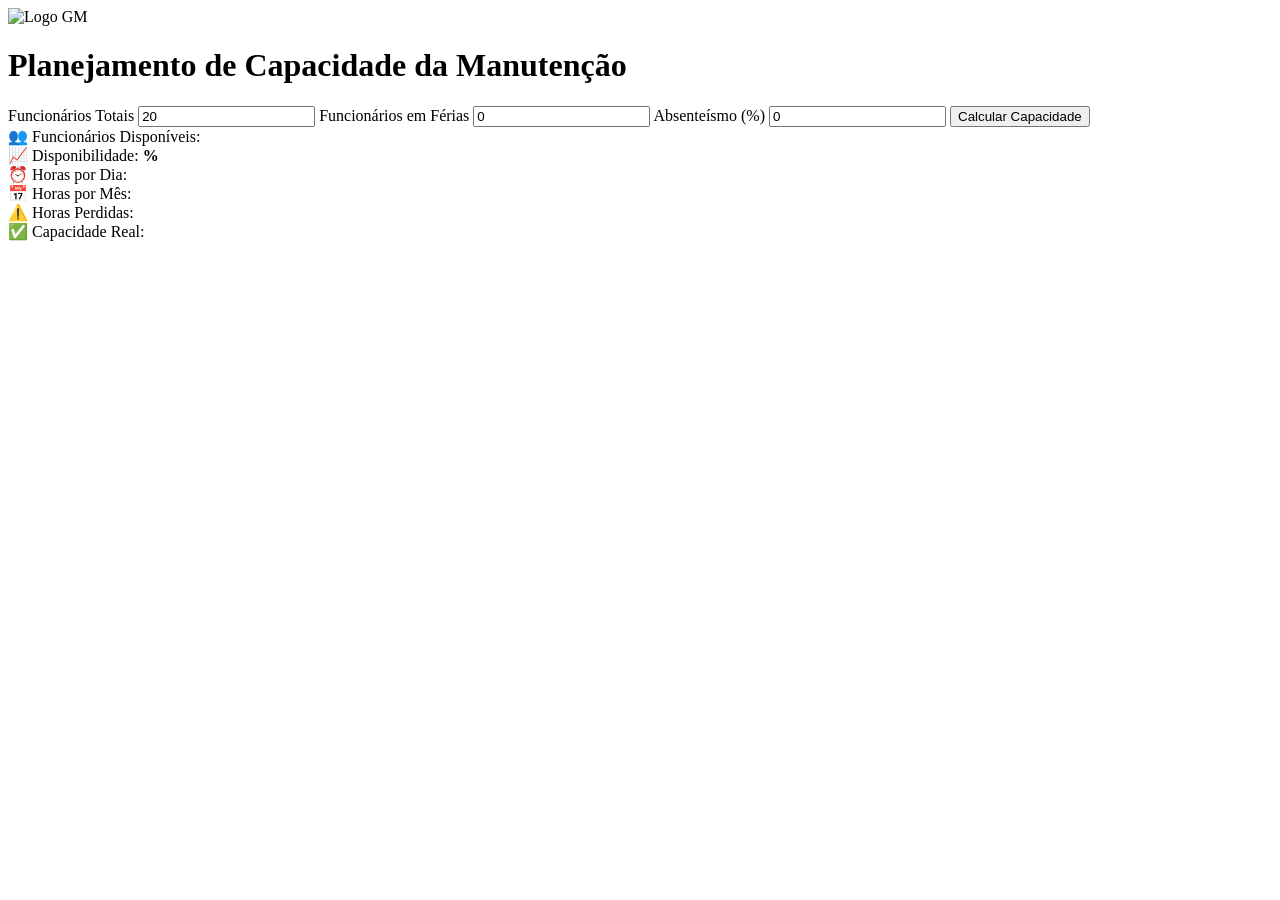
==== index.html @ d9cf915f "Add files via upload" ====
<!DOCTYPE html>
<html lang="pt-BR">

<head>
    <meta charset="UTF-8">
    <meta name="viewport" content="width=device-width, initial-scale=1.0">
    <title>Workforce Capacity Dashboard</title>

    <link rel="stylesheet" href="css/style.css">
</head>

<body>

    <div class="card">

        <div class="logo">
            <img src="img/logo-gm.png" alt="Logo GM">
        </div>

        <h1>Planejamento de Capacidade da Manutenção</h1>

        <label for="total">Funcionários Totais</label>
        <input type="number" id="total" value="20">

        <label for="ferias">Funcionários em Férias</label>
        <input type="number" id="ferias" value="0">

        <label for="abs">Absenteísmo (%)</label>
        <input type="number" id="abs" value="0">

        <button onclick="calcular()">
            Calcular Capacidade
        </button>

        <div class="resultado">

            <div class="kpi">
                👥 Funcionários Disponíveis:
                <strong><span id="disp"></span></strong>
            </div>

            <div class="kpi">
                📈 Disponibilidade:
                <strong><span id="disponibilidade"></span>%</strong>
            </div>

            <div class="kpi">
                ⏰ Horas por Dia:
                <strong><span id="dia"></span></strong>
            </div>

            <div class="kpi">
                📅 Horas por Mês:
                <strong><span id="mes"></span></strong>
            </div>

            <div class="kpi">
                ⚠️ Horas Perdidas:
                <strong><span id="perdidas"></span></strong>
            </div>

            <div class="kpi verde">
                ✅ Capacidade Real:
                <strong><span id="real"></span></strong>
            </div>

        </div>

    </div>

    <script src="js/script.js"></script>

</body>

</html>
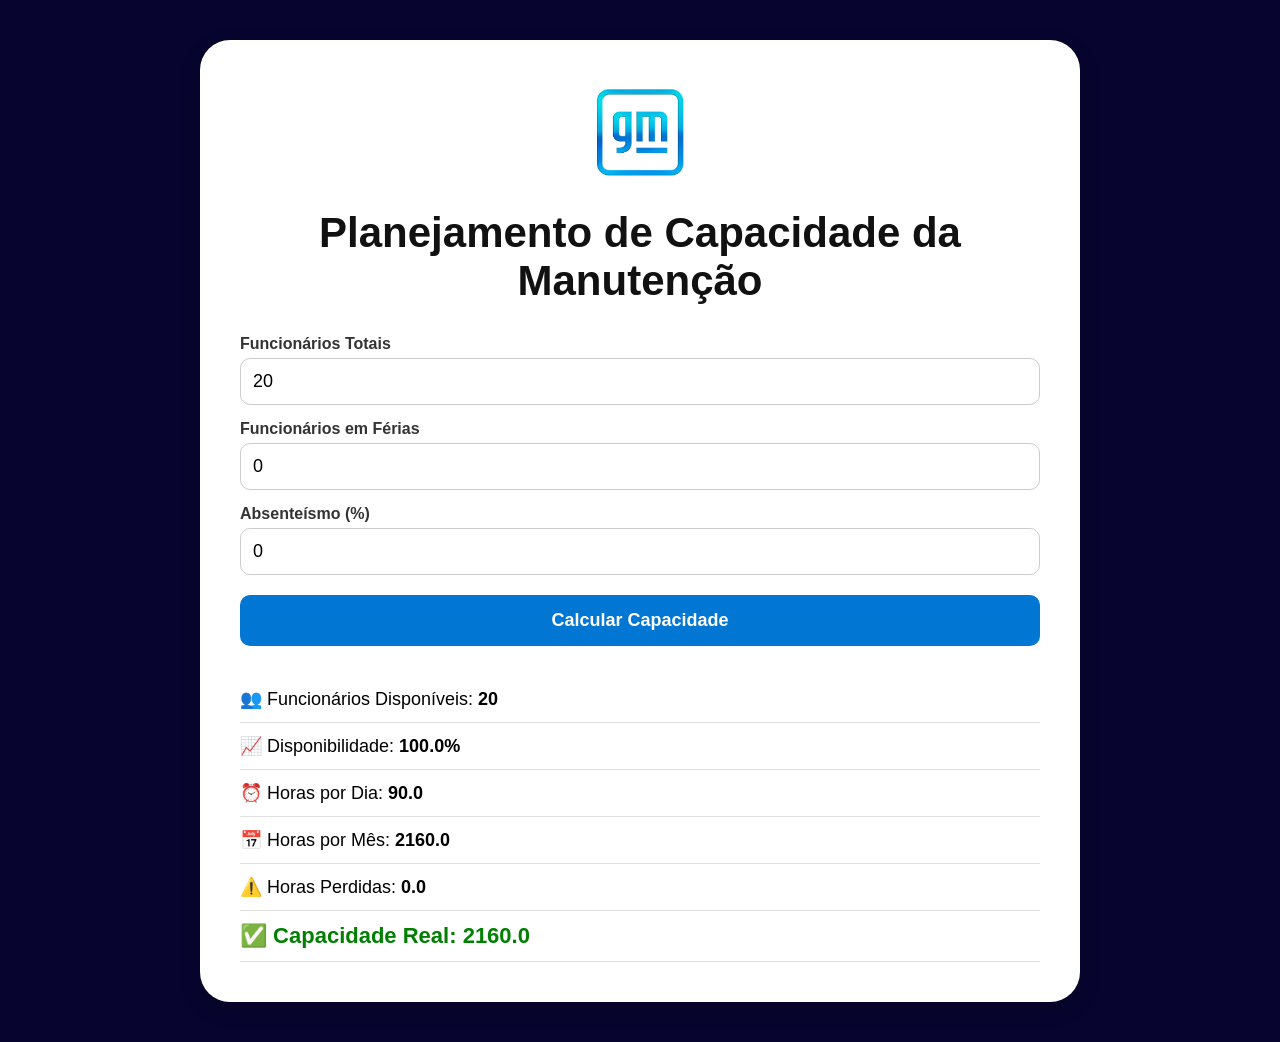
==== commit 8613c574: "Add files via upload" ====
--- a/index.html
+++ b/index.html
@@ -6,7 +6,7 @@
     <meta name="viewport" content="width=device-width, initial-scale=1.0">
     <title>Workforce Capacity Dashboard</title>
 
-    <link rel="stylesheet" href="css/style.css">
+    <link rel="stylesheet" href="style.css">
 </head>
 
 <body>
@@ -14,7 +14,7 @@
     <div class="card">
 
         <div class="logo">
-            <img src="img/logo-gm.png" alt="Logo GM">
+            <img src="logo-gm.png" alt="Logo GM">
         </div>
 
         <h1>Planejamento de Capacidade da Manutenção</h1>
@@ -68,7 +68,7 @@
 
     </div>
 
-    <script src="js/script.js"></script>
+    <script src="script.js"></script>
 
 </body>
 
--- a/style.css
+++ b/style.css
@@ -0,0 +1,83 @@
+body{
+    background: #07052f;
+    font-family: Arial, sans-serif;
+    margin: 0;
+    padding: 40px 20px;
+}
+
+.card{
+    background: white;
+    max-width: 800px;
+    margin: auto;
+    padding: 40px;
+    border-radius: 30px;
+    box-shadow: 0 8px 20px rgba(0,0,0,0.20);
+}
+
+.logo{
+    display: flex;
+    justify-content: center;
+    margin-bottom: 15px;
+}
+
+.logo img{
+    width: 180px;
+    height: auto;
+}
+
+h1{
+    text-align: center;
+    font-size: 42px;
+    margin-bottom: 30px;
+    color: #111;
+}
+
+label{
+    display: block;
+    margin-top: 15px;
+    margin-bottom: 5px;
+    font-weight: bold;
+    color: #333;
+}
+
+input{
+    width: 100%;
+    padding: 12px;
+    font-size: 18px;
+    border: 1px solid #ccc;
+    border-radius: 10px;
+    box-sizing: border-box;
+}
+
+button{
+    width: 100%;
+    padding: 15px;
+    margin-top: 20px;
+    border: none;
+    border-radius: 10px;
+    background: #0176d3;
+    color: white;
+    font-size: 18px;
+    font-weight: bold;
+    cursor: pointer;
+}
+
+button:hover{
+    background: #015ea8;
+}
+
+.resultado{
+    margin-top: 30px;
+}
+
+.kpi{
+    padding: 12px 0;
+    border-bottom: 1px solid #e0e0e0;
+    font-size: 18px;
+}
+
+.verde{
+    color: #008000;
+    font-weight: bold;
+    font-size: 22px;
+}
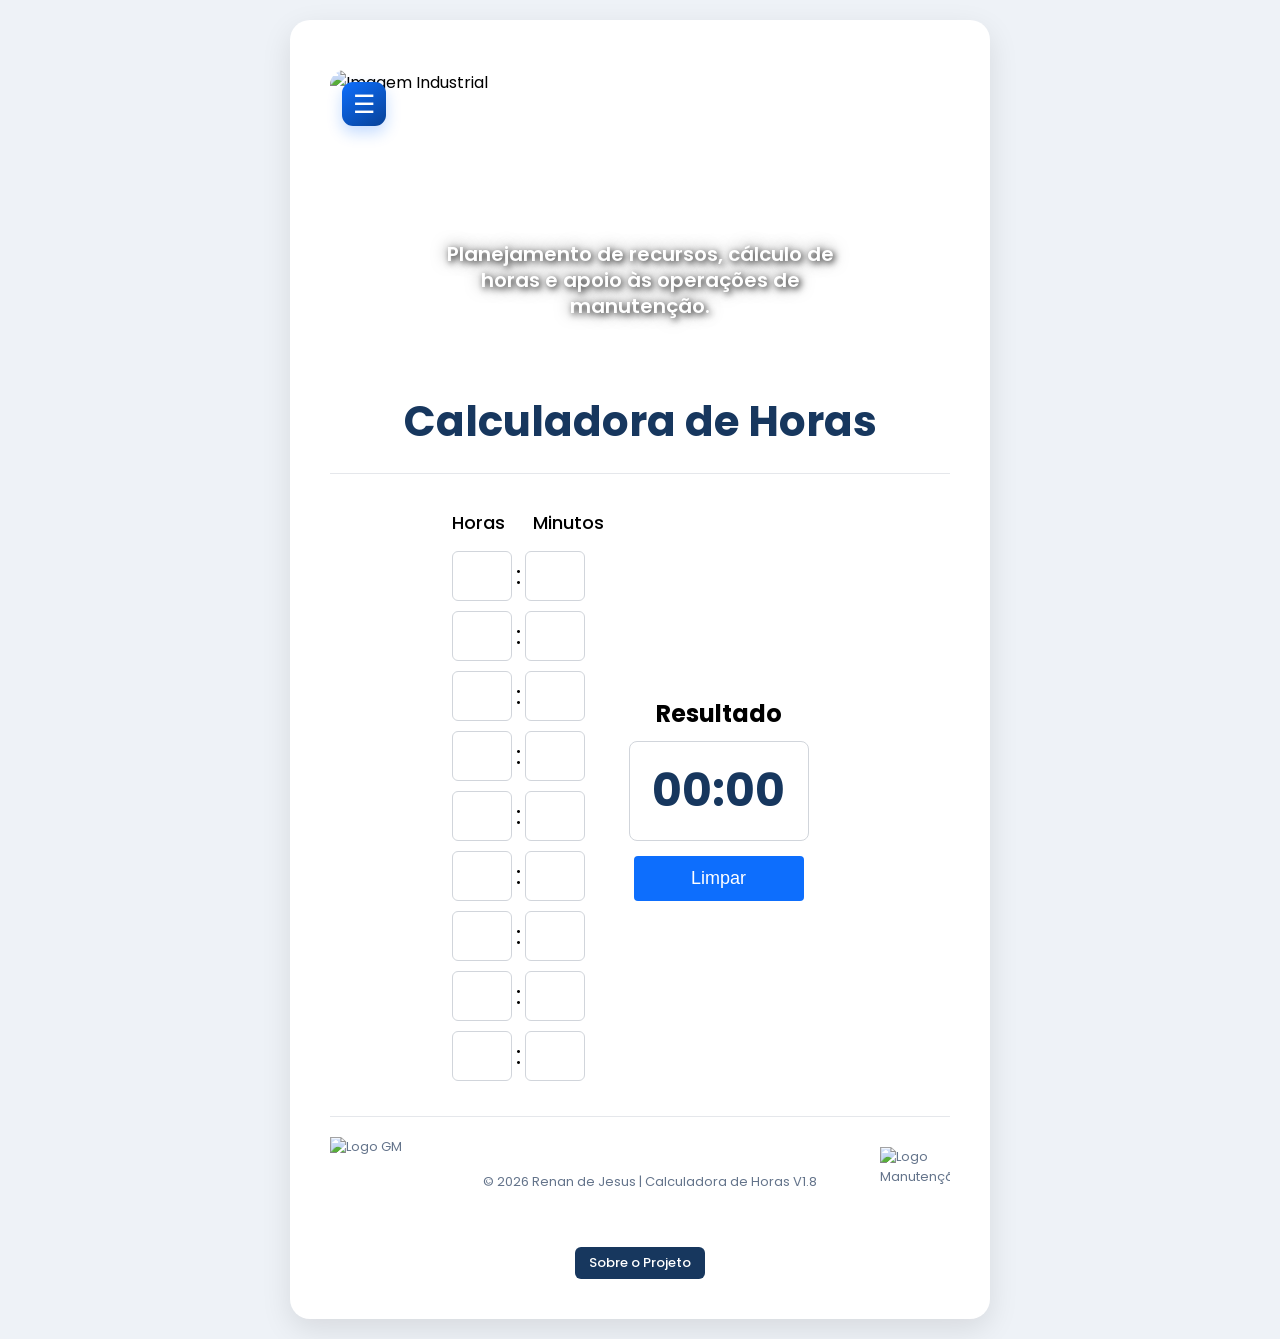
==== commit ed7c210e: "Add files via upload" ====
--- a/index.html
+++ b/index.html
@@ -4,72 +4,275 @@
 <head>
     <meta charset="UTF-8">
     <meta name="viewport" content="width=device-width, initial-scale=1.0">
-    <title>Workforce Capacity Dashboard</title>
+
+    <title>Calculadora de Horas</title>
+
+    <link rel="preconnect" href="https://fonts.googleapis.com">
+    <link rel="preconnect" href="https://fonts.gstatic.com" crossorigin>
+
+    <link href="https://fonts.googleapis.com/css2?family=Poppins:wght@400;600;700&display=swap" rel="stylesheet">
 
     <link rel="stylesheet" href="style.css">
+
+    <style>
+        .banner {
+            position: relative;
+        }
+
+        .menu-btn {
+            position: absolute;
+            top: 12px;
+            left: 12px;
+            z-index: 10;
+
+            display: grid;
+            place-items: center;
+
+            width: 44px;
+            height: 44px;
+            padding: 0;
+
+            color: #ffffff;
+            background: linear-gradient(145deg, #0d6efd, #084298);
+            border: none;
+            border-radius: 11px;
+            box-shadow: 0 7px 15px rgba(13, 110, 253, 0.24);
+
+            font-size: 25px;
+            line-height: 1;
+            cursor: pointer;
+        }
+
+        .menu-lateral {
+            position: absolute;
+            top: 64px;
+            left: 12px;
+            z-index: 20;
+
+            display: none;
+            width: 230px;
+            padding: 8px;
+
+            background: #ffffff;
+            border: 1px solid #dbe5f0;
+            border-radius: 13px;
+            box-shadow: 0 16px 32px rgba(24, 55, 94, 0.16);
+        }
+
+        .menu-lateral.active {
+            display: grid;
+        }
+
+        .menu-lateral a {
+            padding: 12px;
+            color: #213a59;
+            border-radius: 8px;
+            text-decoration: none;
+            font-weight: 600;
+        }
+
+        .menu-lateral a:hover {
+            color: #084298;
+            background: #eef5ff;
+        }
+
+        @media (max-width: 600px) {
+            .menu-lateral {
+                width: calc(100vw - 70px);
+                max-width: 230px;
+            }
+        }
+    </style>
 </head>
 
 <body>
 
-    <div class="card">
-
-        <div class="logo">
-            <img src="logo-gm.png" alt="Logo GM">
+    <main class="container">
+
+        <div class="card-calculadora">
+
+            <div class="banner">
+
+                <button
+                    type="button"
+                    class="menu-btn"
+                    onclick="toggleMenu()"
+                    aria-label="Abrir menu"
+                    aria-controls="menu"
+                    aria-expanded="false">
+                    <span aria-hidden="true">☰</span>
+                </button>
+
+                <nav id="menu" class="menu-lateral">
+                    <a href="index.html">Calculadora de Horas</a>
+                    <a href="escala.html">Escala Planejamento</a>
+                    <a href="planejamento.html">Planejamento Manutenção</a>
+                    <a href="sobre.html">Sobre</a>
+                </nav>
+
+                <img
+                    src="assets/banner-industria.png"
+                    alt="Imagem Industrial">
+
+                <div class="texto-banner">
+                    <p>
+                        Planejamento de recursos, cálculo de horas e apoio às operações de manutenção.
+                    </p>
+                </div>
+
+            </div>
+
+            <div class="card-header">
+                <h1>Calculadora de Horas</h1>
+            </div>
+
+            <div class="conteudo-calculadora">
+
+                <div class="inputs">
+
+                    <div class="cabecalho">
+                        <span>Horas</span>
+                        <span>Minutos</span>
+                    </div>
+
+                    <div class="linha">
+                        <input type="number" class="hora" min="0">
+                        <span>:</span>
+                        <input type="number" class="minuto" min="0" max="59">
+                    </div>
+
+                    <div class="linha">
+                        <input type="number" class="hora" min="0">
+                        <span>:</span>
+                        <input type="number" class="minuto" min="0" max="59">
+                    </div>
+
+                    <div class="linha">
+                        <input type="number" class="hora" min="0">
+                        <span>:</span>
+                        <input type="number" class="minuto" min="0" max="59">
+                    </div>
+
+                    <div class="linha">
+                        <input type="number" class="hora" min="0">
+                        <span>:</span>
+                        <input type="number" class="minuto" min="0" max="59">
+                    </div>
+
+                    <div class="linha">
+                        <input type="number" class="hora" min="0">
+                        <span>:</span>
+                        <input type="number" class="minuto" min="0" max="59">
+                    </div>
+
+                    <div class="linha">
+                        <input type="number" class="hora" min="0">
+                        <span>:</span>
+                        <input type="number" class="minuto" min="0" max="59">
+                    </div>
+
+                    <div class="linha">
+                        <input type="number" class="hora" min="0">
+                        <span>:</span>
+                        <input type="number" class="minuto" min="0" max="59">
+                    </div>
+
+                    <div class="linha">
+                        <input type="number" class="hora" min="0">
+                        <span>:</span>
+                        <input type="number" class="minuto" min="0" max="59">
+                    </div>
+
+                    <div class="linha">
+                        <input type="number" class="hora" min="0">
+                        <span>:</span>
+                        <input type="number" class="minuto" min="0" max="59">
+                    </div>
+
+                </div>
+
+                <div class="resultado-container">
+
+                    <h2>Resultado</h2>
+
+                    <div id="resultado">
+                        00:00
+                    </div>
+
+                    <button type="button" id="btnLimpar">
+                        Limpar
+                    </button>
+
+                </div>
+
+            </div>
+
+            <div class="assinatura">
+
+                <img
+                    src="assets/logo-gm.png"
+                    alt="Logo GM"
+                    class="logo-gm">
+
+                <span>
+                    © 2026 Renan de Jesus | Calculadora de Horas V1.8
+                </span>
+
+                <img
+                    src="assets/logo-manutencao.png"
+                    alt="Logo Manutenção"
+                    class="logo-manutencao">
+
+            </div>
+
+            <div style="text-align: center; margin-top: 20px;">
+                <a href="sobre.html" class="btn-sobre">
+                    Sobre o Projeto
+                </a>
+            </div>
+
         </div>
 
-        <h1>Planejamento de Capacidade da Manutenção</h1>
-
-        <label for="total">Funcionários Totais</label>
-        <input type="number" id="total" value="20">
-
-        <label for="ferias">Funcionários em Férias</label>
-        <input type="number" id="ferias" value="0">
-
-        <label for="abs">Absenteísmo (%)</label>
-        <input type="number" id="abs" value="0">
-
-        <button onclick="calcular()">
-            Calcular Capacidade
-        </button>
-
-        <div class="resultado">
-
-            <div class="kpi">
-                👥 Funcionários Disponíveis:
-                <strong><span id="disp"></span></strong>
-            </div>
-
-            <div class="kpi">
-                📈 Disponibilidade:
-                <strong><span id="disponibilidade"></span>%</strong>
-            </div>
-
-            <div class="kpi">
-                ⏰ Horas por Dia:
-                <strong><span id="dia"></span></strong>
-            </div>
-
-            <div class="kpi">
-                📅 Horas por Mês:
-                <strong><span id="mes"></span></strong>
-            </div>
-
-            <div class="kpi">
-                ⚠️ Horas Perdidas:
-                <strong><span id="perdidas"></span></strong>
-            </div>
-
-            <div class="kpi verde">
-                ✅ Capacidade Real:
-                <strong><span id="real"></span></strong>
-            </div>
-
-        </div>
-
-    </div>
+    </main>
 
     <script src="script.js"></script>
 
+    <script>
+        function toggleMenu() {
+            const menu = document.getElementById("menu");
+            const button = document.querySelector(".menu-btn");
+
+            const aberto = menu.classList.toggle("active");
+
+            button.setAttribute("aria-expanded", aberto);
+        }
+
+        document.addEventListener("click", function (event) {
+            const menu = document.getElementById("menu");
+            const button = document.querySelector(".menu-btn");
+
+            if (
+                menu &&
+                button &&
+                !menu.contains(event.target) &&
+                !button.contains(event.target)
+            ) {
+                menu.classList.remove("active");
+                button.setAttribute("aria-expanded", "false");
+            }
+        });
+
+        document.addEventListener("keydown", function (event) {
+            if (event.key === "Escape") {
+                const menu = document.getElementById("menu");
+                const button = document.querySelector(".menu-btn");
+
+                menu.classList.remove("active");
+                button.setAttribute("aria-expanded", "false");
+            }
+        });
+    </script>
+
 </body>
 
-</html>+</html>
--- a/style.css
+++ b/style.css
@@ -1,83 +1,416 @@
-body{
-    background: #07052f;
-    font-family: Arial, sans-serif;
+* {
     margin: 0;
-    padding: 40px 20px;
-}
-
-.card{
-    background: white;
-    max-width: 800px;
-    margin: auto;
-    padding: 40px;
-    border-radius: 30px;
-    box-shadow: 0 8px 20px rgba(0,0,0,0.20);
-}
-
-.logo{
-    display: flex;
+    padding: 0;
+    box-sizing: border-box;
+}
+
+:root {
+    --azul-menu: #0d6efd;
+    --azul-hover: #084298;
+    --azul-texto: #17375e;
+}
+
+body {
+    font-family: 'Poppins', sans-serif;
+    background: #eef2f7;
+}
+
+.container {
+    min-height: 100vh;
+    display: flex;
+    justify-content: center;
+    align-items: center;
+    padding: 20px;
+}
+
+.card-calculadora {
+    width: 700px;
+    padding: 50px 40px 40px;
+    background: #ffffff;
+    border-radius: 20px;
+    box-shadow: 0 10px 30px rgba(0, 0, 0, .10);
+}
+
+/* BANNER */
+.banner {
+    position: relative;
+    width: 100%;
+    margin-top: 0;
+    margin-bottom: 20px;
+    overflow: visible;
+    border-radius: 15px;
+}
+
+.banner img {
+    display: block;
+    width: 100%;
+    height: 300px;
+    object-fit: cover;
+    border-radius: 15px;
+}
+
+/* BOTÃO MENOR */
+.menu-btn {
+    position: absolute;
+    top: -40px;
+    left: -30px;
+    z-index: 30;
+    width: 42px;
+    height: 42px;
+    display: flex;
+    align-items: center;
+    justify-content: center;
+    background: var(--azul-menu);
+    color: white;
+    border: none;
+    border-radius: 16px 0 10px 0;
+    font-size: 21px;
+    cursor: pointer;
+    box-shadow: 0 4px 10px rgba(0, 0, 0, .25);
+    transition: .3s;
+}
+
+.menu-btn:hover {
+    background: var(--azul-hover);
+    transform: scale(1.05);
+}
+
+/* MENU */
+.menu-lateral {
+    position: absolute;
+    top: 5px;
+    left: -30px;
+    z-index: 25;
+    width: 215px;
+    padding: 8px;
+    display: flex;
+    flex-direction: column;
+    gap: 3px;
+    background: rgba(13, 110, 253, .97);
+    border-radius: 0 0 14px 14px;
+    box-shadow: 0 8px 18px rgba(0, 0, 0, .25);
+    opacity: 0;
+    visibility: hidden;
+    pointer-events: none;
+    transform: translateY(-8px);
+    transition: .25s ease;
+}
+
+.menu-lateral.active {
+    opacity: 1;
+    visibility: visible;
+    pointer-events: auto;
+    transform: translateY(0);
+}
+
+.menu-lateral a {
+    display: flex;
+    align-items: center;
+    min-height: 36px;
+    padding: 8px 12px;
+    color: white;
+    text-decoration: none;
+    border-radius: 8px;
+    font-size: 13px;
+    font-weight: 600;
+    transition: .25s;
+}
+
+.menu-lateral a:hover {
+    background: var(--azul-hover);
+    padding-left: 17px;
+}
+
+/* TEXTO DO BANNER */
+.texto-banner {
+    position: absolute;
+    top: 70%;
+    left: 50%;
+    transform: translate(-50%, -50%);
+    width: 70%;
+    text-align: center;
+    color: white;
+    text-shadow:
+        2px 2px 6px rgba(0, 0, 0, .8),
+        0 0 15px rgba(0, 0, 0, .5);
+}
+
+.texto-banner p {
+    font-size: 20px;
+    font-weight: 600;
+    line-height: 1.3;
+}
+
+/* TÍTULO */
+.card-header {
+    margin-bottom: 35px;
+    padding-bottom: 20px;
+    text-align: center;
+    border-bottom: 1px solid #e5e7eb;
+}
+
+.card-header h1 {
+    color: var(--azul-texto);
+    font-size: 42px;
+    font-weight: 700;
+}
+
+/* CALCULADORA */
+.conteudo-calculadora {
+    display: flex;
+    justify-content: center;
+    align-items: flex-start;
+    gap: 5px;
+}
+
+.cabecalho {
+    display: flex;
+    justify-content: center;
+    gap: 28px;
+    margin-bottom: 15px;
+    font-size: 18px;
+    font-weight: 500;
+}
+
+.linha {
+    display: flex;
+    align-items: center;
+    gap: 4px;
+    margin-bottom: 10px;
+}
+
+.linha input {
+    width: 60px;
+    height: 50px;
+    text-align: center;
+    font-size: 22px;
+    border: 1px solid #d1d5db;
+    border-radius: 6px;
+}
+
+.linha span {
+    font-size: 25px;
+}
+
+/* RESULTADO */
+.resultado-container {
+    width: 220px;
+    display: flex;
+    flex-direction: column;
+    align-items: center;
+    margin-top: 187px;
+}
+
+.resultado-container h2 {
+    margin-bottom: 10px;
+}
+
+#resultado {
+    width: 180px;
+    height: 100px;
+    display: flex;
+    align-items: center;
     justify-content: center;
     margin-bottom: 15px;
-}
-
-.logo img{
-    width: 180px;
-    height: auto;
-}
-
-h1{
-    text-align: center;
-    font-size: 42px;
-    margin-bottom: 30px;
-    color: #111;
-}
-
-label{
-    display: block;
-    margin-top: 15px;
-    margin-bottom: 5px;
+    background: white;
+    border: 1px solid #d1d5db;
+    border-radius: 8px;
+    color: var(--azul-texto);
+    font-size: 45px;
     font-weight: bold;
-    color: #333;
-}
-
-input{
-    width: 100%;
-    padding: 12px;
-    font-size: 18px;
-    border: 1px solid #ccc;
-    border-radius: 10px;
-    box-sizing: border-box;
-}
-
-button{
-    width: 100%;
-    padding: 15px;
-    margin-top: 20px;
+}
+
+#btnLimpar {
+    width: 170px;
+    height: 45px;
     border: none;
-    border-radius: 10px;
-    background: #0176d3;
+    border-radius: 4px;
+    background: var(--azul-menu);
     color: white;
     font-size: 18px;
-    font-weight: bold;
     cursor: pointer;
 }
 
-button:hover{
-    background: #015ea8;
-}
-
-.resultado{
-    margin-top: 30px;
-}
-
-.kpi{
-    padding: 12px 0;
-    border-bottom: 1px solid #e0e0e0;
-    font-size: 18px;
-}
-
-.verde{
-    color: #008000;
-    font-weight: bold;
-    font-size: 22px;
-}+#btnLimpar:hover {
+    background: var(--azul-hover);
+}
+
+/* ASSINATURA */
+.assinatura {
+    width: 100%;
+    display: flex;
+    justify-content: space-between;
+    align-items: center;
+    margin-top: 25px;
+    padding-top: 20px;
+    border-top: 1px solid #e5e7eb;
+    color: #64748b;
+    font-size: 13px;
+}
+
+.logo-gm {
+    width: 90px;
+    height: 90px;
+    object-fit: contain;
+}
+
+.logo-manutencao {
+    width: 70px;
+    height: 70px;
+    object-fit: contain;
+}
+
+/* BOTÕES */
+.btn-sobre,
+.btn-voltar {
+    display: inline-block;
+    padding: 6px 14px;
+    background: var(--azul-texto);
+    color: white;
+    text-decoration: none;
+    border-radius: 6px;
+    font-size: 13px;
+    font-weight: 500;
+}
+
+.btn-sobre:hover,
+.btn-voltar:hover {
+    background: var(--azul-menu);
+}
+
+/* CARDS TRABALHANDO E FOLGA */
+.summary {
+    display: grid;
+    gap: 14px;
+    margin: 22px 0 18px;
+}
+
+
+.metric {
+    min-height: 100px;
+    padding: 18px 20px;
+    background: #ffffff;
+    border: 1px solid #dbe5f0;
+    border-radius: 16px;
+}
+
+.metric-label {
+    color: #607089;
+    font-size: 12px;
+    font-weight: 700;
+    text-transform: uppercase;
+}
+
+.metric-value {
+    margin-top: 7px;
+    color: var(--azul-texto);
+    font-size: 30px;
+    font-weight: 800;
+}
+
+/* CELULAR */
+@media (max-width: 768px) {
+    .card-calculadora {
+        width: 100%;
+        padding: 45px 15px 15px;
+    }
+
+    .banner img {
+        height: 180px;
+    }
+
+    .menu-btn {
+        top: -35px;
+        left: 0;
+    }
+
+    .menu-lateral {
+        top: 5px;
+        left: 0;
+        width: 210px;
+    }
+
+    .texto-banner {
+        width: 80%;
+        top: 65%;
+    }
+
+    .texto-banner p {
+        font-size: 15px;
+    }
+
+    .card-header h1 {
+        font-size: 26px;
+    }
+
+    .conteudo-calculadora {
+        gap: 10px;
+    }
+
+    .resultado-container {
+        width: 140px;
+        margin-top: 225px;
+    }
+
+    #resultado {
+        width: 120px;
+        height: 60px;
+        font-size: 28px;
+    }
+
+    #btnLimpar {
+        width: 120px;
+        height: 35px;
+        font-size: 14px;
+    }
+
+    .assinatura {
+        font-size: 10px;
+    }
+/* CORREÇÃO DEFINITIVA DOS CARTÕES */
+
+.summary {
+  display: flex !important;
+  flex-direction: row !important;
+  flex-wrap: nowrap !important;
+  width: 100% !important;
+  gap: 8px !important;
+  margin: 16px 0 14px !important;
+}
+
+.summary > .metric {
+  flex: 1 1 0 !important;
+  width: 50% !important;
+  min-width: 0 !important;
+  min-height: 78px !important;
+  padding: 12px !important;
+  border-radius: 12px !important;
+  overflow: hidden;
+}
+
+.summary .metric-label {
+  display: flex;
+  align-items: center;
+  gap: 4px;
+  font-size: 10px;
+  line-height: 1.2;
+  white-space: nowrap;
+}
+
+.summary .metric-value {
+  margin-top: 4px;
+  font-size: 25px;
+  line-height: 1;
+}
+
+.summary .info {
+  width: 15px;
+  height: 15px;
+  font-size: 10px;
+  flex-shrink: 0;
+}
+}
+
+
+
+
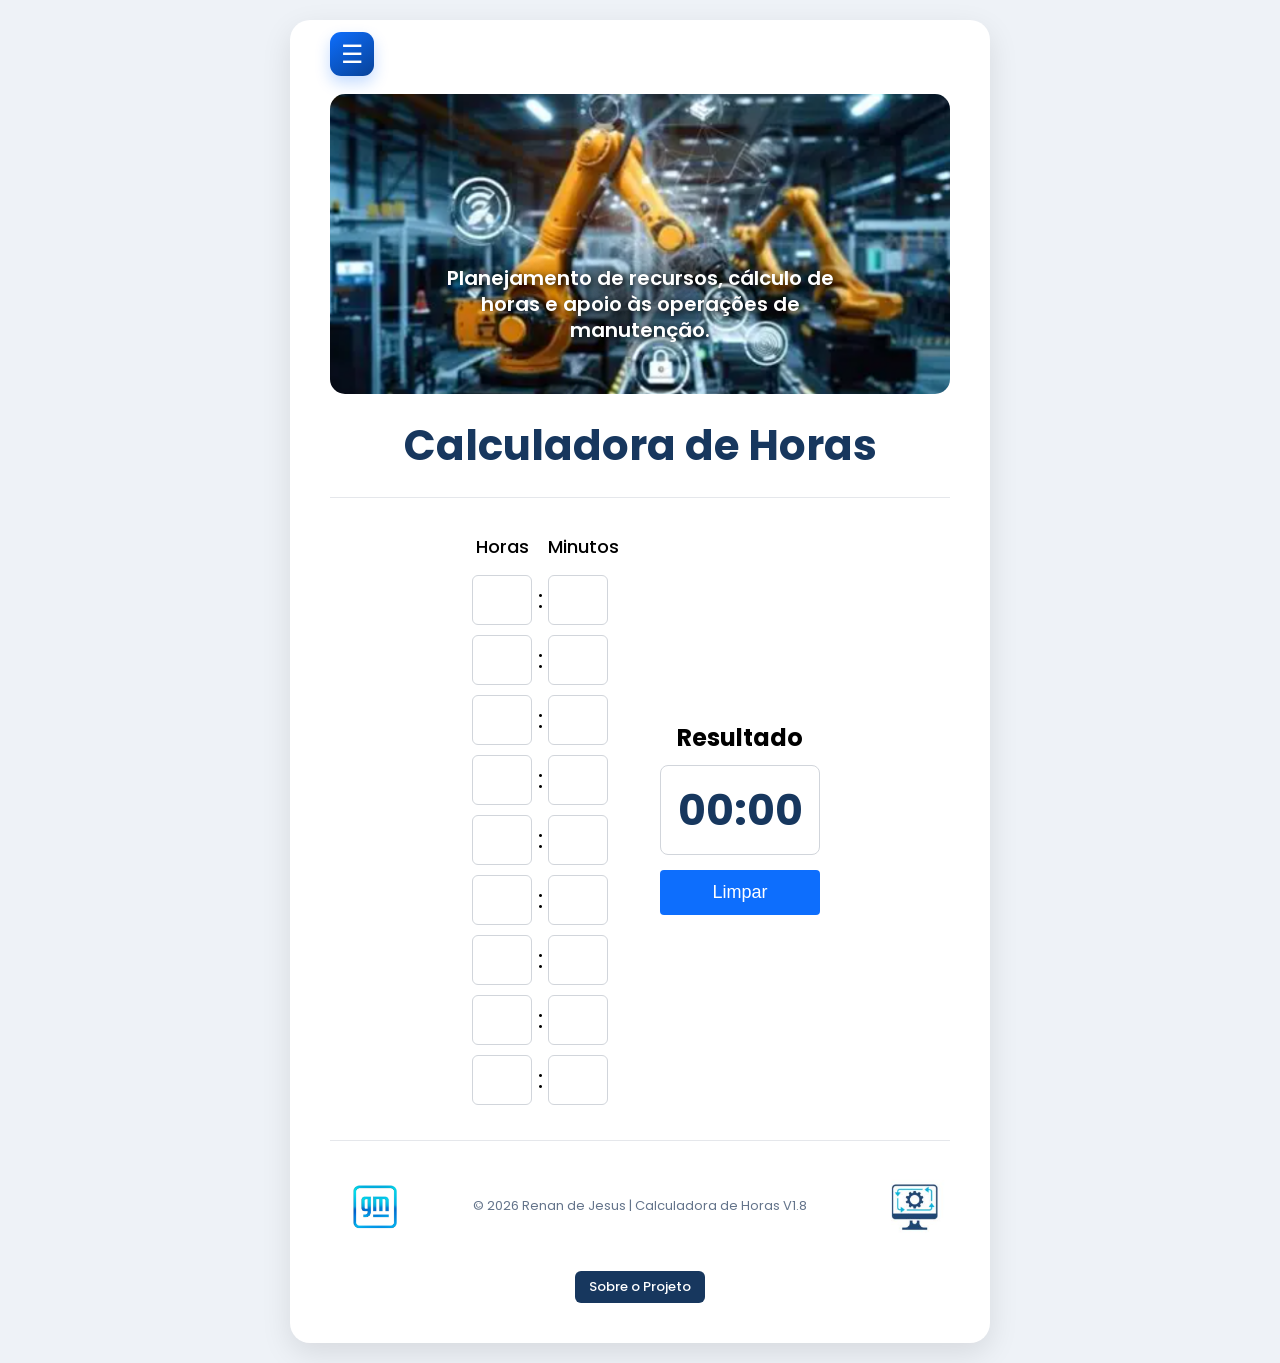
==== commit 6d81f71b: "Add files via upload" ====
--- a/index.html
+++ b/index.html
@@ -10,79 +10,11 @@
     <link rel="preconnect" href="https://fonts.googleapis.com">
     <link rel="preconnect" href="https://fonts.gstatic.com" crossorigin>
 
-    <link href="https://fonts.googleapis.com/css2?family=Poppins:wght@400;600;700&display=swap" rel="stylesheet">
+    <link
+        href="https://fonts.googleapis.com/css2?family=Poppins:wght@400;600;700&display=swap"
+        rel="stylesheet">
 
     <link rel="stylesheet" href="style.css">
-
-    <style>
-        .banner {
-            position: relative;
-        }
-
-        .menu-btn {
-            position: absolute;
-            top: 12px;
-            left: 12px;
-            z-index: 10;
-
-            display: grid;
-            place-items: center;
-
-            width: 44px;
-            height: 44px;
-            padding: 0;
-
-            color: #ffffff;
-            background: linear-gradient(145deg, #0d6efd, #084298);
-            border: none;
-            border-radius: 11px;
-            box-shadow: 0 7px 15px rgba(13, 110, 253, 0.24);
-
-            font-size: 25px;
-            line-height: 1;
-            cursor: pointer;
-        }
-
-        .menu-lateral {
-            position: absolute;
-            top: 64px;
-            left: 12px;
-            z-index: 20;
-
-            display: none;
-            width: 230px;
-            padding: 8px;
-
-            background: #ffffff;
-            border: 1px solid #dbe5f0;
-            border-radius: 13px;
-            box-shadow: 0 16px 32px rgba(24, 55, 94, 0.16);
-        }
-
-        .menu-lateral.active {
-            display: grid;
-        }
-
-        .menu-lateral a {
-            padding: 12px;
-            color: #213a59;
-            border-radius: 8px;
-            text-decoration: none;
-            font-weight: 600;
-        }
-
-        .menu-lateral a:hover {
-            color: #084298;
-            background: #eef5ff;
-        }
-
-        @media (max-width: 600px) {
-            .menu-lateral {
-                width: calc(100vw - 70px);
-                max-width: 230px;
-            }
-        }
-    </style>
 </head>
 
 <body>
@@ -91,12 +23,12 @@
 
         <div class="card-calculadora">
 
-            <div class="banner">
+            <div class="menu-area">
 
                 <button
                     type="button"
                     class="menu-btn"
-                    onclick="toggleMenu()"
+                    id="menuBtn"
                     aria-label="Abrir menu"
                     aria-controls="menu"
                     aria-expanded="false">
@@ -110,9 +42,13 @@
                     <a href="sobre.html">Sobre</a>
                 </nav>
 
+            </div>
+
+            <div class="banner">
+
                 <img
                     src="assets/banner-industria.png"
-                    alt="Imagem Industrial">
+                    alt="Imagem industrial">
 
                 <div class="texto-banner">
                     <p>
@@ -195,9 +131,7 @@
 
                     <h2>Resultado</h2>
 
-                    <div id="resultado">
-                        00:00
-                    </div>
+                    <div id="resultado">00:00</div>
 
                     <button type="button" id="btnLimpar">
                         Limpar
@@ -225,11 +159,9 @@
 
             </div>
 
-            <div style="text-align: center; margin-top: 20px;">
-                <a href="sobre.html" class="btn-sobre">
-                    Sobre o Projeto
-                </a>
-            </div>
+            <a href="sobre.html" class="btn-sobre">
+                Sobre o Projeto
+            </a>
 
         </div>
 
@@ -237,42 +169,6 @@
 
     <script src="script.js"></script>
 
-    <script>
-        function toggleMenu() {
-            const menu = document.getElementById("menu");
-            const button = document.querySelector(".menu-btn");
-
-            const aberto = menu.classList.toggle("active");
-
-            button.setAttribute("aria-expanded", aberto);
-        }
-
-        document.addEventListener("click", function (event) {
-            const menu = document.getElementById("menu");
-            const button = document.querySelector(".menu-btn");
-
-            if (
-                menu &&
-                button &&
-                !menu.contains(event.target) &&
-                !button.contains(event.target)
-            ) {
-                menu.classList.remove("active");
-                button.setAttribute("aria-expanded", "false");
-            }
-        });
-
-        document.addEventListener("keydown", function (event) {
-            if (event.key === "Escape") {
-                const menu = document.getElementById("menu");
-                const button = document.querySelector(".menu-btn");
-
-                menu.classList.remove("active");
-                button.setAttribute("aria-expanded", "false");
-            }
-        });
-    </script>
-
 </body>
 
 </html>
--- a/style.css
+++ b/style.css
@@ -11,7 +11,7 @@
 }
 
 body {
-    font-family: 'Poppins', sans-serif;
+    font-family: "Poppins", sans-serif;
     background: #eef2f7;
 }
 
@@ -19,23 +19,87 @@
     min-height: 100vh;
     display: flex;
     justify-content: center;
-    align-items: center;
+    align-items: flex-start;
     padding: 20px;
 }
 
 .card-calculadora {
     width: 700px;
-    padding: 50px 40px 40px;
+    padding: 12px 40px 40px;
     background: #ffffff;
     border-radius: 20px;
     box-shadow: 0 10px 30px rgba(0, 0, 0, .10);
 }
 
+/* MENU */
+
+.menu-area {
+    position: relative;
+    z-index: 1000;
+    width: 100%;
+    height: 44px;
+    margin-bottom: 18px;
+}
+
+.menu-btn {
+    position: relative;
+    z-index: 30;
+    display: grid;
+    place-items: center;
+    width: 44px;
+    height: 44px;
+    padding: 0;
+    color: #ffffff;
+    background: linear-gradient(145deg, #0d6efd, #084298);
+    border: none;
+    border-radius: 11px;
+    box-shadow: 0 7px 15px rgba(13, 110, 253, .24);
+    font-size: 25px;
+    line-height: 1;
+    cursor: pointer;
+}
+
+.menu-btn:hover {
+    background: var(--azul-hover);
+}
+
+.menu-lateral {
+    position: absolute;
+    top: 52px;
+    left: 0;
+    z-index: 9999;
+    display: none;
+    width: 230px;
+    padding: 8px;
+    background: #ffffff;
+    border: 1px solid #dbe5f0;
+    border-radius: 13px;
+    box-shadow: 0 16px 32px rgba(24, 55, 94, .16);
+}
+
+.menu-lateral.active {
+    display: grid;
+}
+
+.menu-lateral a {
+    padding: 12px;
+    color: #213a59;
+    border-radius: 8px;
+    text-decoration: none;
+    font-size: 13px;
+    font-weight: 600;
+}
+
+.menu-lateral a:hover {
+    color: var(--azul-hover);
+    background: #eef5ff;
+}
+
 /* BANNER */
+
 .banner {
     position: relative;
     width: 100%;
-    margin-top: 0;
     margin-bottom: 20px;
     overflow: visible;
     border-radius: 15px;
@@ -49,90 +113,17 @@
     border-radius: 15px;
 }
 
-/* BOTÃO MENOR */
-.menu-btn {
-    position: absolute;
-    top: -40px;
-    left: -30px;
-    z-index: 30;
-    width: 42px;
-    height: 42px;
-    display: flex;
-    align-items: center;
-    justify-content: center;
-    background: var(--azul-menu);
-    color: white;
-    border: none;
-    border-radius: 16px 0 10px 0;
-    font-size: 21px;
-    cursor: pointer;
-    box-shadow: 0 4px 10px rgba(0, 0, 0, .25);
-    transition: .3s;
-}
-
-.menu-btn:hover {
-    background: var(--azul-hover);
-    transform: scale(1.05);
-}
-
-/* MENU */
-.menu-lateral {
-    position: absolute;
-    top: 5px;
-    left: -30px;
-    z-index: 25;
-    width: 215px;
-    padding: 8px;
-    display: flex;
-    flex-direction: column;
-    gap: 3px;
-    background: rgba(13, 110, 253, .97);
-    border-radius: 0 0 14px 14px;
-    box-shadow: 0 8px 18px rgba(0, 0, 0, .25);
-    opacity: 0;
-    visibility: hidden;
-    pointer-events: none;
-    transform: translateY(-8px);
-    transition: .25s ease;
-}
-
-.menu-lateral.active {
-    opacity: 1;
-    visibility: visible;
-    pointer-events: auto;
-    transform: translateY(0);
-}
-
-.menu-lateral a {
-    display: flex;
-    align-items: center;
-    min-height: 36px;
-    padding: 8px 12px;
-    color: white;
-    text-decoration: none;
-    border-radius: 8px;
-    font-size: 13px;
-    font-weight: 600;
-    transition: .25s;
-}
-
-.menu-lateral a:hover {
-    background: var(--azul-hover);
-    padding-left: 17px;
-}
-
-/* TEXTO DO BANNER */
 .texto-banner {
     position: absolute;
     top: 70%;
     left: 50%;
-    transform: translate(-50%, -50%);
     width: 70%;
-    text-align: center;
-    color: white;
+    color: #ffffff;
+    text-align: center;
     text-shadow:
         2px 2px 6px rgba(0, 0, 0, .8),
         0 0 15px rgba(0, 0, 0, .5);
+    transform: translate(-50%, -50%);
 }
 
 .texto-banner p {
@@ -142,6 +133,7 @@
 }
 
 /* TÍTULO */
+
 .card-header {
     margin-bottom: 35px;
     padding-bottom: 20px;
@@ -156,27 +148,49 @@
 }
 
 /* CALCULADORA */
+
 .conteudo-calculadora {
-    display: flex;
+    display: grid;
+    grid-template-columns: 180px 180px;
     justify-content: center;
-    align-items: flex-start;
-    gap: 5px;
-}
+    align-items: start;
+    column-gap: 20px;
+}
+
+.inputs {
+    width: 180px;
+}
+
+/* CABEÇALHO */
 
 .cabecalho {
-    display: flex;
-    justify-content: center;
-    gap: 28px;
-    margin-bottom: 15px;
+    display: grid;
+    grid-template-columns: 60px 8px 60px;
+    column-gap: 4px;
+    width: 136px;
+    margin: 0 auto 15px;
+    text-align: center;
     font-size: 18px;
     font-weight: 500;
 }
 
+.cabecalho span:first-child {
+    grid-column: 1;
+}
+
+.cabecalho span:last-child {
+    grid-column: 3;
+}
+
+/* LINHAS */
+
 .linha {
-    display: flex;
+    display: grid;
+    grid-template-columns: 60px 8px 60px;
+    column-gap: 4px;
+    width: 136px;
     align-items: center;
-    gap: 4px;
-    margin-bottom: 10px;
+    margin: 0 auto 10px;
 }
 
 .linha input {
@@ -189,12 +203,15 @@
 }
 
 .linha span {
+    width: 8px;
+    text-align: center;
     font-size: 25px;
 }
 
 /* RESULTADO */
+
 .resultado-container {
-    width: 220px;
+    width: 180px;
     display: flex;
     flex-direction: column;
     align-items: center;
@@ -206,27 +223,27 @@
 }
 
 #resultado {
-    width: 180px;
-    height: 100px;
+    width: 160px;
+    height: 90px;
     display: flex;
     align-items: center;
     justify-content: center;
     margin-bottom: 15px;
-    background: white;
+    background: #ffffff;
     border: 1px solid #d1d5db;
     border-radius: 8px;
     color: var(--azul-texto);
-    font-size: 45px;
+    font-size: 42px;
     font-weight: bold;
 }
 
 #btnLimpar {
-    width: 170px;
+    width: 160px;
     height: 45px;
     border: none;
     border-radius: 4px;
     background: var(--azul-menu);
-    color: white;
+    color: #ffffff;
     font-size: 18px;
     cursor: pointer;
 }
@@ -236,11 +253,13 @@
 }
 
 /* ASSINATURA */
+
 .assinatura {
     width: 100%;
-    display: flex;
-    justify-content: space-between;
+    display: grid;
+    grid-template-columns: 1fr auto 1fr;
     align-items: center;
+    gap: 16px;
     margin-top: 25px;
     padding-top: 20px;
     border-top: 1px solid #e5e7eb;
@@ -248,43 +267,58 @@
     font-size: 13px;
 }
 
+.assinatura span {
+    justify-self: center;
+    text-align: center;
+    white-space: nowrap;
+}
+
 .logo-gm {
+    justify-self: start;
     width: 90px;
     height: 90px;
     object-fit: contain;
 }
 
 .logo-manutencao {
+    justify-self: end;
     width: 70px;
     height: 70px;
     object-fit: contain;
 }
 
 /* BOTÕES */
+
 .btn-sobre,
 .btn-voltar {
     display: inline-block;
     padding: 6px 14px;
     background: var(--azul-texto);
-    color: white;
+    color: #ffffff;
     text-decoration: none;
     border-radius: 6px;
     font-size: 13px;
     font-weight: 500;
 }
 
+.btn-sobre {
+    display: block;
+    width: max-content;
+    margin: 20px auto 0;
+}
+
 .btn-sobre:hover,
 .btn-voltar:hover {
     background: var(--azul-menu);
 }
 
-/* CARDS TRABALHANDO E FOLGA */
+/* CARDS */
+
 .summary {
     display: grid;
     gap: 14px;
     margin: 22px 0 18px;
 }
-
 
 .metric {
     min-height: 100px;
@@ -308,31 +342,30 @@
     font-weight: 800;
 }
 
-/* CELULAR */
+/* RESPONSIVIDADE */
+
 @media (max-width: 768px) {
+    .container {
+        align-items: flex-start;
+        padding: 12px;
+    }
+
     .card-calculadora {
         width: 100%;
-        padding: 45px 15px 15px;
+        padding: 12px 15px 15px;
     }
 
     .banner img {
         height: 180px;
     }
 
-    .menu-btn {
-        top: -35px;
-        left: 0;
-    }
-
     .menu-lateral {
-        top: 5px;
-        left: 0;
         width: 210px;
     }
 
     .texto-banner {
+        top: 65%;
         width: 80%;
-        top: 65%;
     }
 
     .texto-banner p {
@@ -344,73 +377,48 @@
     }
 
     .conteudo-calculadora {
-        gap: 10px;
+        grid-template-columns: 150px 150px;
+        column-gap: 12px;
+    }
+
+    .inputs {
+        width: 150px;
     }
 
     .resultado-container {
-        width: 140px;
+        width: 150px;
         margin-top: 225px;
     }
 
     #resultado {
-        width: 120px;
+        width: 135px;
         height: 60px;
         font-size: 28px;
     }
 
     #btnLimpar {
-        width: 120px;
+        width: 135px;
         height: 35px;
         font-size: 14px;
     }
 
     .assinatura {
+        grid-template-columns: 60px 1fr 60px;
+        gap: 8px;
         font-size: 10px;
     }
-/* CORREÇÃO DEFINITIVA DOS CARTÕES */
-
-.summary {
-  display: flex !important;
-  flex-direction: row !important;
-  flex-wrap: nowrap !important;
-  width: 100% !important;
-  gap: 8px !important;
-  margin: 16px 0 14px !important;
-}
-
-.summary > .metric {
-  flex: 1 1 0 !important;
-  width: 50% !important;
-  min-width: 0 !important;
-  min-height: 78px !important;
-  padding: 12px !important;
-  border-radius: 12px !important;
-  overflow: hidden;
-}
-
-.summary .metric-label {
-  display: flex;
-  align-items: center;
-  gap: 4px;
-  font-size: 10px;
-  line-height: 1.2;
-  white-space: nowrap;
-}
-
-.summary .metric-value {
-  margin-top: 4px;
-  font-size: 25px;
-  line-height: 1;
-}
-
-.summary .info {
-  width: 15px;
-  height: 15px;
-  font-size: 10px;
-  flex-shrink: 0;
-}
-}
-
-
-
-
+
+    .assinatura span {
+        white-space: normal;
+    }
+
+    .logo-gm {
+        width: 60px;
+        height: 60px;
+    }
+
+    .logo-manutencao {
+        width: 55px;
+        height: 55px;
+    }
+}
